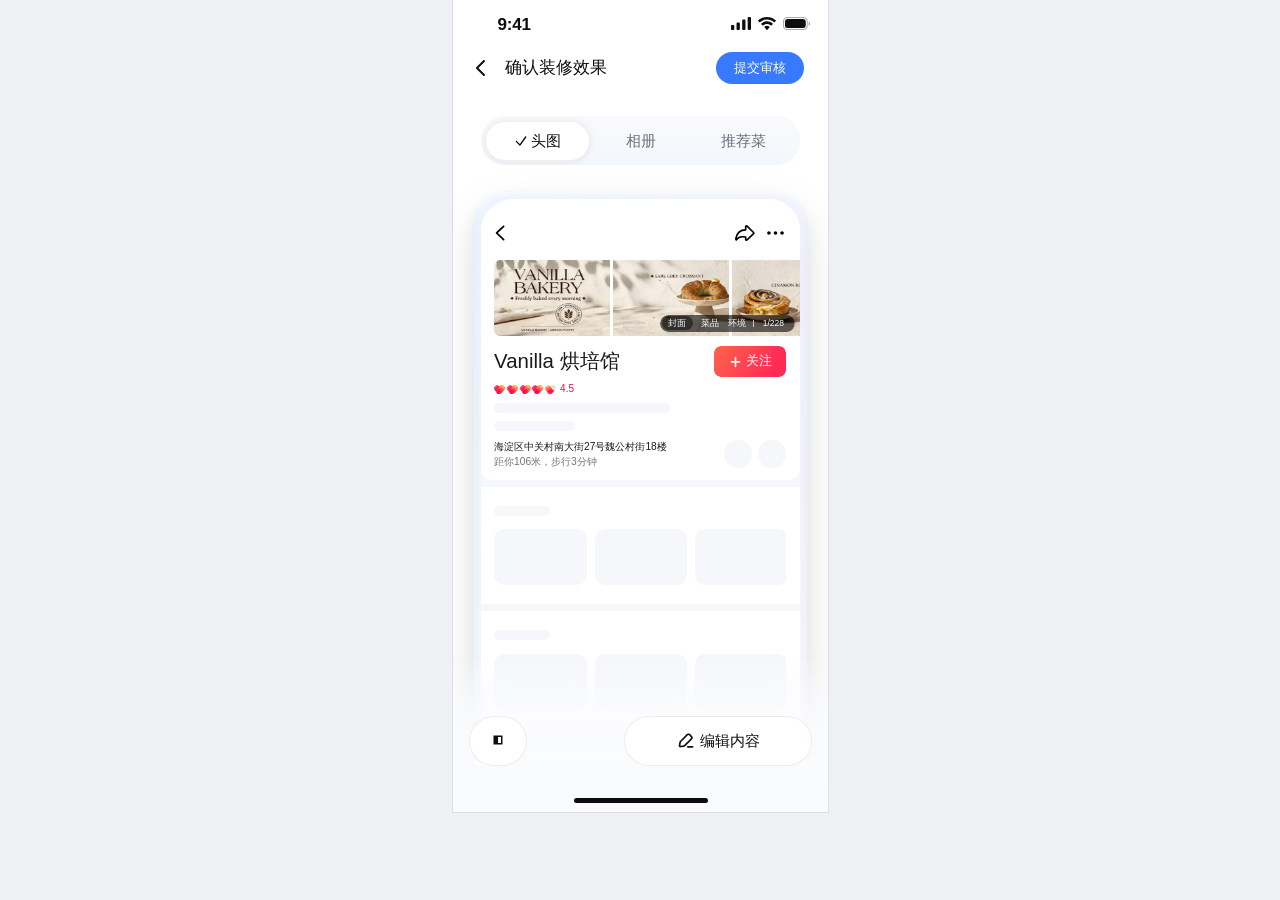
==== optimize/index.html @ 858dbcaf "Add optimization preview page" ====
<!doctype html>
<html lang="zh-CN">
  <head>
    <meta charset="UTF-8" />
    <meta name="viewport" content="width=device-width, initial-scale=1, maximum-scale=1, user-scalable=no" />
    <meta name="theme-color" content="#fafbfc" />
    <title>确认装修效果</title>
    <link rel="stylesheet" href="./styles.css?v=optimize-1" />
  </head>
  <body>
    <main class="device" aria-label="确认装修效果页面">
      <header class="top-area">
        <div class="status-bar" aria-hidden="true">
          <span class="status-time">9:41</span>
          <span class="status-levels">
            <img src="../preview/assets/status-cellular.svg" alt="" width="20" height="13" />
            <img src="../preview/assets/status-wifi.svg" alt="" width="18" height="13" />
            <img src="../preview/assets/status-battery.svg" alt="" width="28" height="13" />
          </span>
        </div>

        <nav class="navbar" aria-label="页面导航">
          <button class="icon-button back-button" aria-label="返回">
            <img src="../preview/assets/nav-back.svg" alt="" />
          </button>
          <h1>确认装修效果</h1>
          <button class="review-button">
            <img src="../preview/assets/nav-add.svg" alt="" />
            <span>提交审核</span>
            <img src="../preview/assets/nav-right.svg" alt="" />
          </button>
        </nav>
      </header>

      <section class="step-area" aria-label="装修内容类型">
        <div class="step-control" role="tablist">
          <button class="step active completed" role="tab" aria-selected="true" data-tab="头图"><img src="../preview/assets/tab-check.svg" alt="" /><span>头图</span></button>
          <button class="step" role="tab" aria-selected="false" data-tab="相册"><img src="../preview/assets/tab-check.svg" alt="" /><span>相册</span></button>
          <button class="step" role="tab" aria-selected="false" data-tab="推荐菜"><img src="../preview/assets/tab-check.svg" alt="" /><span>推荐菜</span></button>
        </div>
      </section>

      <section class="preview-area" aria-label="头图预览">
        <div class="phone-frame">
          <div class="phone-shell">
            <div class="phone-panel head-panel active" data-panel="头图">
              <div class="detail-nav">
                <button aria-label="返回"><img src="../preview/assets/head-back.svg" alt="" /></button>
                <div class="detail-actions">
                  <button aria-label="分享"><img src="../preview/assets/head-share.svg" alt="" /></button>
                  <button aria-label="更多"><img src="../preview/assets/head-more.svg" alt="" /></button>
                </div>
              </div>

              <section class="detail-header">
                <div class="hero-banner">
                  <div class="hero-banner-triptych triptych" role="img" aria-label="Vanilla 烘培馆门店头图" data-preview="../preview/assets/head-option-1.webp" style="--triptych-art: url('../preview/assets/head-option-1.webp')">
                    <span></span><span></span><span></span>
                  </div>
                  <div class="hero-meta" aria-hidden="true">
                    <span class="hero-meta-active">封面</span>
                    <span>菜品</span>
                    <span>环境</span>
                    <i></i>
                    <span>1/228</span>
                  </div>
                </div>

                <div class="detail-info">
                  <div class="detail-title-row">
                    <h2>Vanilla 烘培馆</h2>
                    <button class="follow-button"><img src="../preview/assets/head-follow-plus.svg" alt="" />关注</button>
                  </div>
                  <div class="detail-rating">
                    <div class="diamonds" aria-label="4.5 分">
                      <img src="../preview/assets/diamond.svg" alt="" /><img src="../preview/assets/diamond.svg" alt="" /><img src="../preview/assets/diamond.svg" alt="" /><img src="../preview/assets/diamond.svg" alt="" /><img src="../preview/assets/diamond-half.svg" alt="" />
                    </div>
                    <span>4.5</span>
                  </div>
                  <span class="detail-placeholder detail-line-long"></span>
                  <span class="detail-placeholder detail-line-short"></span>
                  <div class="detail-location-row">
                    <div class="detail-location">
                      <p>海淀区中关村南大街27号魏公村街18楼</p>
                      <span>距你106米，步行3分钟</span>
                    </div>
                    <div class="round-placeholders"><span></span><span></span></div>
                  </div>
                </div>
              </section>

              <section class="detail-module">
                <span class="module-title-placeholder"></span>
                <div class="module-cards"><span></span><span></span><span></span></div>
              </section>
              <section class="detail-module">
                <span class="module-title-placeholder"></span>
                <div class="module-cards"><span></span><span></span><span></span></div>
              </section>
            </div>

            <div class="phone-panel album-panel" data-panel="相册" hidden>
              <div class="album-nav">
                <button aria-label="返回"><img src="../preview/assets/album-back.svg" alt="" /></button>
                <h2>门店相册</h2>
              </div>

              <div class="album-category" role="tablist" aria-label="相册分类">
                <button class="active" role="tab" aria-selected="true">全部 (12)</button>
                <button role="tab" aria-selected="false">店内环境(5)</button>
                <button role="tab" aria-selected="false">店外环境(7)</button>
              </div>

              <div class="album-grid">
                <figure class="album-item" data-album-id="1"><img src="../preview/assets/album-01.webp" alt="面包" /><span class="drag-badge"><img src="../preview/assets/album-drag.svg" alt="" /></span></figure>
                <figure class="album-item" data-album-id="2"><img src="../preview/assets/album-02.webp" alt="烘培馆陈列" /><span class="drag-badge"><img src="../preview/assets/album-drag.svg" alt="" /></span></figure>
                <figure class="album-item" data-album-id="3"><img src="../preview/assets/album-03.webp" alt="店内环境" /><span class="drag-badge"><img src="../preview/assets/album-drag.svg" alt="" /></span></figure>
                <figure class="album-item" data-album-id="4"><img src="../preview/assets/album-04.webp" alt="门店外景" /><span class="drag-badge"><img src="../preview/assets/album-drag.svg" alt="" /></span></figure>
                <figure class="album-item" data-album-id="5"><img src="../preview/assets/album-05.webp" alt="面包包装" /><span class="drag-badge"><img src="../preview/assets/album-drag.svg" alt="" /></span></figure>
                <figure class="album-item" data-album-id="6"><img src="../preview/assets/album-06.webp" alt="店内陈列" /><span class="drag-badge"><img src="../preview/assets/album-drag.svg" alt="" /></span></figure>
                <figure class="album-item" data-album-id="7"><img src="../preview/assets/album-07.webp" alt="门店图片" /><span class="drag-badge"><img src="../preview/assets/album-drag.svg" alt="" /></span></figure>
                <figure class="album-item" data-album-id="8"><img src="../preview/assets/album-08.webp" alt="门店图片" /><span class="drag-badge"><img src="../preview/assets/album-drag.svg" alt="" /></span></figure>
                <figure class="album-item crop-nine" data-album-id="9"><img src="../preview/assets/album-09.webp" alt="门店图片" /><span class="drag-badge"><img src="../preview/assets/album-drag.svg" alt="" /></span></figure>
                <figure class="album-item crop-ten" data-album-id="10"><img src="../preview/assets/album-10.webp" alt="门店图片" /><span class="drag-badge"><img src="../preview/assets/album-drag.svg" alt="" /></span></figure>
              </div>
            </div>

            <div class="phone-panel recommend-panel" data-panel="推荐菜" hidden>
              <section class="recommend-top-skeleton" aria-hidden="true">
                <span></span>
                <span></span>
              </section>

              <section class="dish-section">
                <div class="dish-heading">
                  <h2><img src="../preview/assets/dish-title-mark.svg" alt="" />用户推荐菜<span>(20)</span></h2>
                  <i aria-hidden="true"></i>
                </div>

                <div class="dish-row">
                  <article class="dish-card" data-dish-id="baguette">
                    <img src="../preview/assets/dish-baguette.webp" alt="法式面包" />
                    <h3>法式面包</h3>
                    <span></span>
                  </article>
                  <article class="dish-card" data-dish-id="croissant">
                    <img src="../preview/assets/dish-croissant.webp" alt="可颂" />
                    <h3>可颂</h3>
                    <span></span>
                  </article>
                  <article class="dish-card" data-dish-id="sandwich">
                    <img src="../preview/assets/dish-sandwich.webp" alt="美式三明治" />
                    <h3>美式三明治</h3>
                    <span></span>
                  </article>
                  <article class="dish-card" data-dish-id="tripe">
                    <img src="../preview/assets/dish-tripe.webp" alt="火锅毛肚" />
                    <h3>火锅毛肚</h3>
                    <span></span>
                  </article>
                </div>
              </section>

              <section class="recommend-placeholder-module" aria-hidden="true">
                <span class="recommend-module-title"></span>
                <div><i></i><i></i><i></i></div>
              </section>
              <section class="recommend-placeholder-module" aria-hidden="true">
                <span class="recommend-module-title"></span>
                <div><i></i><i></i><i></i></div>
              </section>
            </div>
          </div>
        </div>
      </section>

      <footer class="footer-area">
        <button class="compare-button" type="button" aria-label="对比原图与优化效果">◧</button>
        <button class="edit-button"><img src="../preview/assets/edit.svg" alt="" /><span>编辑内容</span></button>
      </footer>

      <div class="home-indicator" aria-hidden="true"><span></span></div>

      <section class="edit-sheet" data-mode="head" aria-label="编辑图片" aria-hidden="true">
        <div class="edit-toolbar">
          <button class="edit-cancel" aria-label="取消编辑"><img src="../preview/assets/edit-close.svg" alt="" /></button>
          <h2 class="edit-title">门店头图</h2>
          <button class="edit-confirm" aria-label="完成编辑"><img src="../preview/assets/edit-confirm.svg" alt="" /></button>
        </div>
        <div class="optimization-sheet-body"></div>
        <div class="edit-home-indicator" aria-hidden="true"><span></span></div>
      </section>
    </main>
    <script src="./script.js?v=optimize-1"></script>
  </body>
</html>
---- optimize/styles.css ----
:root {
  color: rgba(0, 1, 3, 0.95);
  font-family: -apple-system, BlinkMacSystemFont, "SF Pro Text", "PingFang SC", "Hiragino Sans GB", "Microsoft YaHei", sans-serif;
  font-synthesis: none;
  --phone-frame-border: rgba(23, 117, 211, 0.12);
  --phone-frame-blue-glow: rgba(179, 226, 255, 0.2);
  --phone-frame-violet-glow: rgba(238, 209, 255, 0.2);
  --phone-frame-surface-top: #fff;
  --phone-frame-surface-mid: #fafbfc;
  --phone-frame-surface-bottom: #f7f8fa;
  --phone-shell-surface: #f7f9fc;
}

* { box-sizing: border-box; }

html, body {
  margin: 0;
  min-height: 100%;
  background: #eef0f4;
}

button { color: inherit; font: inherit; border: 0; background: none; padding: 0; }

body {
  display: grid;
  place-items: center;
}

.device {
  position: relative;
  width: 375px;
  height: 812px;
  overflow: hidden;
  background: #fafbfc;
  box-shadow: 0 0 0 1px rgba(0, 24, 61, 0.08);
}

.top-area {
  position: absolute;
  inset: 0 0 auto;
  height: 92px;
  background: rgba(255, 255, 255, 0.98);
}

.status-bar {
  height: 44px;
  display: flex;
  align-items: flex-start;
  justify-content: space-between;
  padding: 14px 17px 0 45px;
}

.status-time {
  font-family: "SF Pro Text", -apple-system, sans-serif;
  font-size: 17px;
  font-weight: 600;
  line-height: 22px;
  letter-spacing: -0.2px;
}

.status-levels { display: flex; align-items: center; gap: 7px; padding-top: 3px; }
.status-levels img { display: block; object-fit: contain; }

.navbar {
  position: relative;
  height: 48px;
  display: flex;
  align-items: center;
  padding: 8px 24px 8px 52px;
}

.navbar h1 {
  flex: 1;
  min-width: 0;
  margin: 0;
  font-size: 17px;
  font-weight: 400;
  line-height: 22px;
  white-space: nowrap;
}

.icon-button { display: grid; place-items: center; cursor: pointer; }
.back-button { position: absolute; left: 16px; top: 12px; width: 24px; height: 24px; }
.back-button img { width: 24px; height: 24px; }

.review-button {
  flex: 0 0 88px;
  height: 32px;
  padding: 6px 14px;
  border-radius: 999px;
  background: #387aff;
  color: white;
  display: flex;
  align-items: center;
  justify-content: center;
  gap: 0;
  font-size: 13px;
  font-weight: 400;
  line-height: 20px;
  cursor: pointer;
}
.review-button img { display: none; }

.step-area {
  position: absolute;
  left: 0;
  top: 92px;
  width: 375px;
  height: 87px;
  padding: 24px 24px 14px;
  background: #fff;
}

.step-control {
  width: 319px;
  height: 49px;
  margin: 0 auto;
  padding: 4.5px;
  border-radius: 24px;
  display: flex;
  align-items: center;
  justify-content: space-between;
  overflow: hidden;
  background: linear-gradient(180deg, rgba(255,255,255,0) 33.5%, rgba(227,241,255,0.2) 100%), #f7f9fc;
}

.step {
  flex: 0 0 auto;
  height: 40px;
  padding: 10px 10px 10px 8px;
  border-radius: 120px;
  display: flex;
  align-items: center;
  justify-content: center;
  gap: 2px;
  color: rgba(1, 5, 19, 0.56);
  font-size: 15px;
  font-weight: 400;
  line-height: 20px;
  white-space: nowrap;
  cursor: pointer;
}
.step img { width: 16px; height: 16px; display: none; }
.step.active {
  background: #fff;
  border: 0.5px solid rgba(0, 0, 0, 0.06);
  box-shadow: 0 1px 9px rgba(0, 0, 0, 0.08);
  color: rgba(1, 2, 4, 0.94);
  font-weight: 500;
}
.step.completed img { display: block; }

.preview-area {
  position: absolute;
  left: 0;
  top: 179px;
  width: 375px;
  height: 599px;
  overflow: visible;
  background: #fff;
  touch-action: pan-y;
  user-select: none;
}

.preview-area img { -webkit-user-drag: none; }

.phone-frame {
  position: absolute;
  left: 20px;
  top: 12px;
  width: 335px;
  height: 591px;
  padding: 8px;
  border-radius: 36px 36px 0 0;
  background:
    linear-gradient(151deg, var(--phone-frame-blue-glow) 1.38%, rgba(252, 252, 252, 0) 100%),
    linear-gradient(211deg, var(--phone-frame-violet-glow) 0%, rgba(255, 255, 255, 0.2) 100%),
    linear-gradient(180deg, var(--phone-frame-surface-top) 0%, var(--phone-frame-surface-mid) 16.907%, var(--phone-frame-surface-bottom) 100%);
  box-shadow:
    0 20px 48px rgba(0, 0, 0, 0.10),
    0 8px 16px rgba(0, 0, 0, 0.06),
    inset 0 2px 5px rgba(255, 255, 255, 0.95),
    inset 0 -6px 10px rgba(15, 23, 42, 0.08),
    inset 0 0 1px rgba(0, 0, 0, 0.07),
    inset 0 0 0 0.6px var(--phone-frame-border);
}

.phone-shell {
  position: relative;
  width: 319px;
  height: 610px;
  overflow: hidden;
  border-radius: 32.376px 32px 0 0;
  background: var(--phone-shell-surface);
}

.phone-shell::before {
  content: "";
  position: absolute;
  inset: 0;
  z-index: 0;
  background: #fff;
}

.phone-shell > * {
  position: relative;
  z-index: 1;
}

.phone-panel {
  position: absolute;
  inset: 0;
  width: 319px;
  min-height: 610px;
}
.phone-panel[hidden] { display: none; }

.shop-nav {
  height: 55.429px;
  padding: 23.819px 13.611px 0 10.208px;
  display: flex;
  align-items: center;
  gap: 10.208px;
}
.shop-back { width: 20.416px; height: 20.416px; flex: 0 0 auto; }
.shop-back img { display: block; width: 20.416px; height: 20.416px; }

.search-box {
  flex: 1;
  height: 31.611px;
  border-radius: 8.481px;
  background: #fff;
  display: flex;
  align-items: center;
  gap: 10.208px;
  padding: 6.805px 10.208px;
}
.search-query { flex: 1; display: flex; align-items: center; gap: 3.392px; min-width: 0; color: rgba(22,24,35,.6); font-size: 11.909px; line-height: 17.013px; }
.search-query img { width: 13.611px; height: 13.611px; flex: none; }
.search-divider { width: .851px; height: 13.611px; }
.search-box button { font-size: 12.76px; font-weight: 500; line-height: 17.864px; white-space: nowrap; }

.filters {
  height: 18px;
  margin-top: 6.666px;
  padding: 0 13.611px;
  display: flex;
  align-items: center;
  justify-content: space-between;
}
.filters button { display: flex; align-items: center; gap: 1.696px; color: #161823; font-size: 11.909px; line-height: 17.013px; white-space: nowrap; }
.filters img { width: 10.208px; height: 10.208px; }

.result-list { margin-top: 5.835px; width: 319px; }
.result-row { position: relative; width: 318.027px; background: #fff; display: flex; align-items: flex-start; }
.filled-row { height: 105.878px; gap: 13.611px; padding: 11.873px 13.569px; }
.shop-cover { width: 74px; height: 74px; border-radius: 8px; object-fit: cover; flex: none; }
.shop-info { position: relative; flex: 1; min-width: 0; height: 82.132px; }
.shop-info h2 { margin: 0; height: 16.961px; overflow: hidden; font-size: 13.569px; font-weight: 500; line-height: 16.961px; white-space: nowrap; text-overflow: ellipsis; color: #161823; }
.rating-distance { height: 11.873px; margin-top: 5.127px; display: flex; justify-content: space-between; align-items: center; }
.diamonds { display: flex; align-items: center; gap: .845px; height: 10.102px; }
.diamonds img { width: 10.102px; height: 10.102px; }
.rating-distance > span { color: rgba(22,24,35,.6); font-size: 10.177px; line-height: 11.873px; }
.shop-meta { margin-top: 5.216px; display: flex; align-items: center; gap: 6.785px; color: rgba(22,24,35,.6); font-size: 10.177px; line-height: 11.873px; white-space: nowrap; }
.shop-tags { margin-top: 5.265px; display: flex; align-items: center; gap: 3.392px; }
.tag { height: 15.265px; padding: 0 3.392px .848px; border-radius: 2px; display: flex; align-items: center; justify-content: center; font-size: 8.48px; line-height: normal; white-space: nowrap; }
.tag i { font-style: normal; font-size: 9.33px; }
.tag-gold { color: #da8a13; background: #fff3db; }
.tag-orange { color: #fb6d37; background: #feece5; }
.row-divider { position: absolute; left: 0; bottom: 0; width: 209.474px; height: .424px; }

.skeleton-row { height: 97.746px; gap: 10.177px; padding: 11.873px 13.569px; }
.skeleton-row + .skeleton-row { margin-top: 6.785px; }
.skeleton-cover { width: 74px; height: 74px; flex: none; border-radius: 10px; background: #f5f7fa; }
.skeleton-info { position: relative; flex: 1; align-self: stretch; display: flex; flex-direction: column; gap: 6px; }
.skeleton { display: block; background: #f5f7fa; border-radius: 8px; }
.skeleton.title { width: 74.887px; height: 12px; border-radius: 6.785px; }
.skeleton-rating { display: flex; justify-content: space-between; align-items: center; width: 100%; height: 10.102px; }
.skeleton.distance { width: 67.593px; height: 10px; }
.skeleton.line { width: 100%; height: 10px; }
.short-lines { display: flex; gap: 4px; }
.short-lines .skeleton { width: 35.619px; height: 10px; }
.skeleton-divider { position: absolute; left: 0; bottom: 0; width: 209.474px; height: 1px; background: rgba(22,24,35,.08); }
.skeleton-row:empty::before { content: ""; width: 74px; height: 74px; border-radius: 10px; background: #f5f7fa; flex: none; }
.skeleton-row:empty::after { content: ""; flex: 1; height: 60px; background: linear-gradient(#f5f7fa 0 0) 0 0/74.887px 12px no-repeat, linear-gradient(90deg, transparent 0 139px, #f5f7fa 139px 206.7px) 0 18px/100% 10px no-repeat, linear-gradient(#f5f7fa 0 0) 0 34px/100% 10px no-repeat, linear-gradient(90deg, #f5f7fa 0 35.619px, transparent 35.619px 39.619px, #f5f7fa 39.619px 75.238px) 0 50px/100% 10px no-repeat; }

.head-panel { background: #f5f7fa; }

.detail-nav {
  height: 54.443px;
  margin-bottom: 6.829px;
  padding: 23.819px 13.611px 10.208px;
  display: flex;
  align-items: center;
  justify-content: space-between;
  background: #fff;
  box-shadow: 0 6.829px 0 #fff;
}
.detail-nav button { width: 20.416px; height: 20.416px; display: grid; place-items: center; }
.detail-nav img { display: block; width: 20.416px; height: 20.416px; }
.detail-actions { display: flex; align-items: center; gap: 10.208px; }

.detail-header {
  width: 319px;
  padding-bottom: 10.208px;
  border-radius: 0 0 10.208px 10.208px;
  background: #fff;
}

.hero-banner {
  position: relative;
  width: 319px;
  height: 76px;
  padding-left: 13.611px;
  overflow: hidden;
}
.triptych { display: flex; gap: 3px; overflow: hidden; }
.triptych > span { position: relative; flex: 0 0 var(--piece-width); height: 100%; overflow: hidden; background-image: var(--triptych-art); background-repeat: no-repeat; background-size: var(--art-width) var(--art-height, 100%); }
.triptych > span:nth-child(1) { background-position: 0 center; }
.triptych > span:nth-child(2) { background-position: calc(0px - var(--piece-width) - 3px) center; }
.triptych > span:nth-child(3) { background-position: calc(0px - var(--piece-width) - var(--piece-width) - 6px) center; }
.triptych.custom-triptych > span { background-size: cover; background-position: center; }
.triptych.custom-triptych > span:nth-child(1) { background-image: var(--custom-art-1); }
.triptych.custom-triptych > span:nth-child(2) { background-image: var(--custom-art-2); }
.triptych.custom-triptych > span:nth-child(3) { background-image: var(--custom-art-3); }
.hero-banner-triptych { --piece-width: 116px; --art-width: 354px; width: 354px; height: 76px; }
.hero-banner-triptych > span:first-child { border-radius: 6px 0 0 6px; }
.hero-meta {
  position: absolute;
  right: 4.25px;
  bottom: 4.55px;
  width: 135.256px;
  height: 17.013px;
  padding: 1.7px 5.5px 1.7px 1.7px;
  display: flex;
  align-items: center;
  gap: 9px;
  border-radius: 9px 0 0 9px;
  background: url("../preview/assets/head-overlay.svg") center / 100% 100% no-repeat;
  color: #fff;
  font-size: 8.507px;
  line-height: 8.507px;
}
.hero-meta span { white-space: nowrap; }
.hero-meta-active {
  margin-right: -1px;
  padding: 2.5px 6.8px;
  border-radius: 8px;
  background: rgba(0,0,0,.46);
  font-weight: 500;
}
.hero-meta i { width: .5px; height: 7px; margin-left: -2px; background: rgba(255,255,255,.7); }

.detail-info { padding: 10.208px 13.611px 0; }
.detail-title-row { height: 30.624px; display: flex; align-items: center; justify-content: space-between; }
.detail-title-row h2 {
  margin: 0;
  color: #1a1a1a;
  font-size: 20.416px;
  font-weight: 500;
  line-height: 27.221px;
  white-space: nowrap;
}
.follow-button {
  width: 71.456px;
  height: 30.624px;
  border-radius: 6.805px;
  background: url("../preview/assets/head-follow-bg.svg") center / 100% 100% no-repeat;
  color: #fff;
  display: flex;
  align-items: center;
  justify-content: center;
  gap: 3.4px;
  font-size: 12.76px;
  font-weight: 500;
}
.follow-button img { width: 13.611px; height: 13.611px; }
.detail-rating { height: 11.059px; margin-top: 6.805px; display: flex; align-items: center; gap: 4px; }
.detail-rating .diamonds { gap: 1.7px; height: 11.059px; }
.detail-rating .diamonds img { width: 11.059px; height: 11.059px; }
.detail-rating > span { color: #ff0a40; font-size: 10px; font-weight: 500; line-height: 10px; }
.detail-placeholder { display: block; height: 10px; border-radius: 100px; background: #f5f7fa; }
.detail-line-long { width: 176px; margin-top: 8px; }
.detail-line-short { width: 80.524px; margin-top: 8px; }
.detail-location-row { margin-top: 8px; display: flex; align-items: center; justify-content: space-between; }
.detail-location { font-size: 10.208px; line-height: 15.312px; white-space: nowrap; }
.detail-location p { margin: 0; color: #1a1a1a; }
.detail-location span { color: rgba(22,24,35,.6); }
.round-placeholders { display: flex; gap: 6px; }
.round-placeholders span { width: 28px; height: 28px; border-radius: 50%; background: #f5f7fa; }

.detail-module {
  width: 319px;
  margin-top: 6.805px;
  padding: 18.988px 13.611px;
  display: flex;
  flex-direction: column;
  gap: 13.611px;
  background: #fff;
}
.module-title-placeholder { width: 56.144px; height: 10.208px; border-radius: 102px; background: #f5f7fa; }
.module-cards { display: flex; align-items: center; gap: 7.708px; overflow: hidden; }
.module-cards span { flex: 0 0 92.723px; height: 56.142px; border-radius: 10.208px; background: #f5f7fa; }

.album-panel {
  min-height: 635px;
  background: #fff;
}

.album-nav {
  width: 319px;
  height: 56.144px;
  padding: 23.819px 13.611px 10.208px;
  display: flex;
  align-items: center;
  gap: 3.902px;
  background: #fff;
}
.album-nav button { width: 20.416px; height: 20.416px; display: grid; place-items: center; }
.album-nav button img { display: block; }
.album-nav h2 {
  margin: 0;
  color: #161823;
  font-size: 13.611px;
  font-weight: 500;
  line-height: 22.117px;
  white-space: nowrap;
}

.album-category {
  position: relative;
  width: 319px;
  height: 34.027px;
  padding: 0 13.611px;
  display: flex;
  align-items: flex-start;
  background: #fff;
}
.album-category button {
  position: relative;
  height: 34.027px;
  padding: 0 13.611px;
  display: flex;
  align-items: center;
  color: rgba(22,24,35,.6);
  font-size: 13.611px;
  font-weight: 400;
  line-height: 20.416px;
  white-space: nowrap;
}
.album-category button.active { color: #161823; font-weight: 500; }
.album-category button.active::after {
  content: "";
  position: absolute;
  left: 0;
  right: 0;
  bottom: 0;
  height: 1.701px;
  background: #161823;
}

.album-grid {
  width: 319px;
  padding: 12px 16px;
  display: grid;
  grid-template-columns: repeat(2, 140.5px);
  grid-auto-rows: 140.5px;
  gap: 6px;
  justify-content: center;
  background: #fff;
}
.album-item {
  position: relative;
  width: 140.5px;
  height: 140.5px;
  margin: 0;
  overflow: hidden;
  border-radius: 6px;
}
.album-item > img {
  display: block;
  width: 100%;
  height: 100%;
  object-fit: cover;
}
.album-item.selected { border: 0; }
.album-placeholder { width: 140.5px; height: 140.5px; border-radius: 6px; background: #f5f7fa; }
.drag-badge {
  position: absolute;
  top: 6px;
  right: 6px;
  width: 20px;
  height: 20px;
  padding: 3.333px;
  border-radius: 50%;
  background: rgba(12,13,15,.5);
  display: grid;
  place-items: center;
  cursor: grab;
  touch-action: none;
}
.drag-badge:active { cursor: grabbing; }
.device.editing .album-panel .drag-badge { display: none; }
.album-item.selected .drag-badge { top: 6px; right: 6px; }
.drag-badge img { display: block; }
.album-item.sorting {
  z-index: 2;
  opacity: .72;
  transform: scale(.96);
  box-shadow: 0 8px 18px rgba(0,0,0,.18);
}
.album-item.sorting .drag-badge { background: #387aff; }
.album-item.crop-nine > img { height: 149.98%; object-position: center 88%; }
.album-item.crop-ten > img { height: 149.81%; object-position: center 80%; }

.recommend-panel {
  min-height: 635px;
  background: #f5f7fa;
}

.recommend-top-skeleton {
  width: 319px;
  padding: 12px 16px;
  display: flex;
  flex-direction: column;
  gap: 13.611px;
  background: #fff;
}
.recommend-top-skeleton span {
  display: block;
  height: 10.208px;
  border-radius: 102px;
  background: #f5f7fa;
}
.recommend-top-skeleton span:first-child { width: 56.144px; }
.recommend-top-skeleton span:last-child { width: 287px; }

.dish-section {
  width: 319px;
  margin-top: 8.004px;
  padding: 22px 12px;
  display: flex;
  flex-direction: column;
  gap: 16px;
  overflow: hidden;
  background: #fff;
}
.dish-heading {
  width: 295px;
  height: 17.92px;
  display: flex;
  align-items: center;
  justify-content: space-between;
}
.dish-heading h2 {
  position: relative;
  margin: 0;
  color: #1a1a1a;
  font-family: "Douyin Sans", "PingFang SC", sans-serif;
  font-size: 13.653px;
  font-weight: 700;
  line-height: 17.92px;
  white-space: nowrap;
}
.dish-heading h2 > img {
  position: absolute;
  left: 1px;
  top: 3.28px;
}
.dish-heading h2 span { margin-left: 0; }
.dish-heading > i {
  width: 54px;
  height: 8px;
  border-radius: 102px;
  background: #f5f7fa;
}

.dish-row {
  width: 319px;
  display: flex;
  align-items: flex-start;
  gap: 8px;
  overflow: hidden;
}
.dish-card {
  flex: 0 0 92px;
  margin: 0;
  display: flex;
  flex-direction: column;
  align-items: center;
  gap: 8px;
}
.dish-card[hidden] { display: none; }
.dish-placeholder { flex: 0 0 92px; display: flex; flex-direction: column; align-items: center; gap: 8px; }
.dish-placeholder::before { content: ""; display: block; width: 92px; height: 66px; border-radius: 8px; background: #f5f7fa; }
.dish-placeholder::after { content: ""; display: block; width: 32px; height: 6px; border-radius: 100px; background: #f5f7fa; }
.dish-card > img {
  display: block;
  width: 92px;
  height: 66px;
  border-radius: 8px;
  object-fit: cover;
}
.dish-card h3 {
  height: 12px;
  margin: 0;
  color: #161823;
  font-family: "Songti SC", STSong, serif;
  font-size: 13px;
  font-weight: 700;
  line-height: 12px;
  text-align: center;
  white-space: nowrap;
}
.dish-card > span {
  width: 32px;
  height: 6px;
  margin-top: 4px;
  border-radius: 100px;
  background: #f5f7fa;
}

.recommend-placeholder-module {
  width: 319px;
  margin-top: 8.004px;
  padding: 16px 12px;
  display: flex;
  flex-direction: column;
  gap: 13.611px;
  background: #fff;
}
.recommend-module-title {
  width: 56.144px;
  height: 10.208px;
  border-radius: 102px;
  background: #f5f7fa;
}
.recommend-placeholder-module > div {
  width: 295px;
  height: 145.142px;
  display: flex;
  gap: 8px;
  overflow: hidden;
}
.recommend-placeholder-module i {
  flex: 1 1 0;
  height: 145.142px;
  border-radius: 6px;
  background: #f5f7fa;
}

.footer-area {
  position: absolute;
  z-index: 3;
  left: 0;
  top: 652px;
  width: 375px;
  height: 126px;
  padding: 64px 16px 12px;
  background: transparent;
}

.footer-area::before,
.footer-area::after {
  content: "";
  position: absolute;
  inset: 0;
  pointer-events: none;
}

.footer-area::before {
  z-index: 0;
  background: rgba(255, 255, 255, 0.001);
  -webkit-backdrop-filter: blur(8px);
  backdrop-filter: blur(8px);
  -webkit-mask-image: linear-gradient(180deg, transparent 0%, rgba(0, 0, 0, 0.44) 43.654%, #000 100%);
  mask-image: linear-gradient(180deg, transparent 0%, rgba(0, 0, 0, 0.44) 43.654%, #000 100%);
}

.footer-area::after {
  z-index: 1;
  background: linear-gradient(180deg, rgba(250,251,252,0) 0%, rgba(250,251,252,.7) 43.654%, #fafbfc 100%);
}
.edit-button {
  position: relative;
  z-index: 2;
  width: 343px;
  height: 50px;
  border: 1px solid rgba(0,24,61,.08);
  border-radius: 999px;
  background: #fff;
  display: flex;
  align-items: center;
  justify-content: center;
  gap: 4px;
  font-size: 17px;
  font-weight: 500;
  line-height: 22px;
  cursor: pointer;
}
.edit-button img { width: 20px; height: 20px; }

.home-indicator { position: absolute; z-index: 4; left: 0; bottom: 0; width: 375px; height: 34px; background: #fafbfc; }
.home-indicator span { position: absolute; left: 121px; right: 120px; bottom: 9px; height: 5px; border-radius: 100px; background: rgba(0,1,3,.95); }

.edit-sheet {
  position: absolute;
  z-index: 8;
  left: 0;
  top: 496px;
  width: 375px;
  height: 316px;
  overflow: hidden;
  border-top: 1px solid #fff;
  background: #fafbfc;
  box-shadow: 0 -1px 24px rgba(162,162,162,.24);
  -webkit-backdrop-filter: blur(1px);
  backdrop-filter: blur(1px);
  transform: translateY(100%);
  opacity: 0;
  pointer-events: none;
  transition: transform .28s cubic-bezier(.22,1,.36,1), opacity .16s ease-out;
}
.device.editing .edit-sheet {
  transform: translateY(0);
  opacity: 1;
  pointer-events: auto;
}

.edit-toolbar {
  position: relative;
  width: 375px;
  height: 56px;
  padding: 16px;
  display: flex;
  align-items: center;
  justify-content: space-between;
}
.edit-toolbar button {
  width: 24px;
  height: 24px;
  display: grid;
  place-items: center;
  cursor: pointer;
}
.edit-toolbar img { display: block; }
.edit-confirm:disabled { opacity: .35; cursor: default; }
.edit-title {
  position: absolute;
  left: 50%;
  top: 17px;
  margin: 0;
  transform: translateX(-50%);
  color: rgba(0,1,3,.95);
  font-size: 17px;
  font-weight: 500;
  line-height: 24px;
  white-space: nowrap;
}
.edit-sheet[data-mode="external"] .edit-title { display: none; }
.edit-sheet[data-mode="album"] .edit-title { display: block; }
.edit-content { display: none; }
.edit-sheet[data-mode="external"] .edit-content-head,
.edit-sheet[data-mode="external"] .edit-content-album,
.edit-sheet[data-mode="external"] .edit-content-recommend,
.edit-sheet[data-mode="head"] .edit-content-external,
.edit-sheet[data-mode="head"] .edit-content-album,
.edit-sheet[data-mode="head"] .edit-content-recommend,
.edit-sheet[data-mode="album"] .edit-content-external,
.edit-sheet[data-mode="album"] .edit-content-head,
.edit-sheet[data-mode="album"] .edit-content-recommend,
.edit-sheet[data-mode="recommend"] .edit-content-external,
.edit-sheet[data-mode="recommend"] .edit-content-head,
.edit-sheet[data-mode="recommend"] .edit-content-album { display: none; }
.edit-sheet[data-mode="external"] .edit-content-external { display: grid; }
.edit-sheet[data-mode="head"] .edit-content-head { display: flex; }
.edit-sheet[data-mode="album"] .edit-content-album { display: grid; }
.edit-sheet[data-mode="recommend"] .edit-content-recommend { display: grid; }
.edit-sheet[data-mode="head"],
.edit-sheet[data-mode="album"],
.edit-sheet[data-mode="recommend"] { background: #f7f9fc; }

.edit-grid {
  width: 375px;
  height: 226px;
  padding: 8px 16px 0;
  display: grid;
  grid-template-columns: repeat(3, 109px);
  grid-auto-rows: 109px;
  gap: 8px;
  align-content: start;
  overflow-y: auto;
  overscroll-behavior: contain;
  scrollbar-width: none;
}
.edit-grid::-webkit-scrollbar { display: none; }
.edit-tile { position: relative; width: 109px; height: 109px; }
.edit-thumb {
  position: relative;
  isolation: isolate;
  width: 109px;
  height: 109px;
  overflow: hidden;
  border-radius: 10px;
  cursor: pointer;
}
.regenerate-button {
  position: absolute;
  z-index: 3;
  right: 6px;
  bottom: 6px;
  min-width: 66px;
  height: 27px;
  padding: 0 8px;
  border-radius: 999px;
  background: rgba(37, 42, 53, .64);
  color: #fff;
  font-size: 12px;
  line-height: 27px;
  white-space: nowrap;
  opacity: 0;
  visibility: hidden;
  pointer-events: none;
  transition: opacity .16s ease;
}
.regenerate-button::before { content: "⟳"; margin-right: 4px; font-size: 16px; vertical-align: -1px; }
.edit-tile:has(.selected) .regenerate-button,
.head-edit-item:has(.selected) .regenerate-button { opacity: 1; visibility: visible; pointer-events: auto; }
.generation-status { display: none; position: absolute; z-index: 4; inset: 0; align-items: center; justify-content: center; color: rgba(0,4,19,.67); font-size: 12px; pointer-events: none; }
.edit-tile.generating .generation-status,
.head-edit-item.generating .generation-status { display: flex; }
.edit-tile.generating .edit-photo { opacity: 0; }
.edit-tile.generating .edit-thumb,
.head-edit-item.generating .head-edit-thumb { background: #f7f8fa; }
.edit-tile.generating .edit-thumb,
.head-edit-item.generating .head-edit-thumb,
.head-edit-item.generating .head-edit-triptych > span { animation: generation-breathe 1.8s ease-in-out infinite; }
.edit-tile.generating .regenerate-button,
.head-edit-item.generating .regenerate-button { display: none; }
.edit-tile.generating .edit-ai,
.head-edit-item.generating .head-edit-ai { z-index: 5; }
.edit-thumb.selected::after {
  content: "";
  position: absolute;
  inset: 0;
  border: 2px solid #387aff;
  border-radius: inherit;
  pointer-events: none;
}
.edit-photo {
  display: block;
  width: 109px;
  height: 109px;
  border-radius: 10px;
  object-fit: cover;
  -webkit-user-drag: none;
}
.edit-check {
  position: absolute;
  top: 6px;
  right: 6px;
  display: block;
}
.edit-ai {
  position: absolute;
  left: 8px;
  top: 91px;
  display: block;
  filter: brightness(0) invert(1);
  mix-blend-mode: difference;
  opacity: .22;
  pointer-events: none;
}

.head-edit-list {
  width: 375px;
  height: 226px;
  padding: 8px 16px 0;
  flex-direction: column;
  gap: 8px;
  overflow-x: hidden;
  overflow-y: auto;
  overscroll-behavior: contain;
  scrollbar-width: none;
}
.head-edit-list::-webkit-scrollbar { display: none; }
.head-upload-row {
  flex: 0 0 88px;
  width: 343px;
  height: 88px;
  display: grid;
  grid-template-columns: repeat(3, 1fr);
  gap: 4px;
}
.upload-control {
  min-width: 0;
  display: flex;
  flex-direction: column;
  align-items: center;
  justify-content: center;
  gap: 4px;
  border: 1px dashed rgba(0, 24, 61, .08);
  border-radius: 12px;
  color: #64676c;
  background: transparent;
  font-size: 14px;
  font-weight: 400;
  line-height: 18px;
  cursor: pointer;
}
.upload-control:focus-visible { outline: 2px solid #387aff; outline-offset: 2px; }
.upload-plus { position: relative; width: 24px; height: 24px; display: block; }
.upload-plus::before,
.upload-plus::after { content: ""; position: absolute; left: 4px; top: 11px; width: 16px; height: 2px; border-radius: 2px; background: #98a0aa; }
.upload-plus::after { transform: rotate(90deg); }
.upload-square { width: 109px; height: 109px; }
.head-upload-control { width: 100%; height: 88px; gap: 11px; border-radius: 0; }
.head-upload-control:first-child { border-radius: 8px 0 0 8px; }
.head-upload-control:last-child { border-radius: 0 8px 8px 0; }
.head-upload-control .upload-plus { width: 20px; height: 20px; }
.head-upload-control .upload-plus::before,
.head-upload-control .upload-plus::after { left: 3px; top: 9px; width: 14px; }
.head-upload-control.has-file { background-image: var(--uploaded-art); background-size: cover; background-position: center; }
.head-upload-control.has-file > span { visibility: hidden; }
.upload-dish { width: 109px; height: 120px; }
.upload-input { position: absolute; width: 1px; height: 1px; opacity: 0; pointer-events: none; }
.head-edit-item { position: relative; flex: 0 0 88px; width: 343px; height: 88px; }
.head-edit-thumb {
  position: relative;
  isolation: isolate;
  width: 343px;
  height: 88px;
  overflow: hidden;
  border: 1px solid rgba(0,24,61,.08);
  border-radius: 10px;
  cursor: pointer;
}
.head-edit-triptych { --piece-width: 112.333px; --art-width: 343px; width: 343px; height: 88px; }
.head-edit-triptych > span:first-child { border-radius: 10px 0 0 10px; }
.head-edit-triptych > span:last-child { border-radius: 0 10px 10px 0; }
.head-edit-item.generating .head-edit-triptych > span { background-image: none; background-color: #f7f8fa; }
.head-edit-thumb.selected { outline: 2px solid #387aff; outline-offset: -2px; }

@keyframes generation-breathe {
  50% { background-color: #eef1f5; }
}

@media (prefers-reduced-motion: reduce) {
  .edit-tile.generating .edit-thumb,
  .head-edit-item.generating .head-edit-thumb,
  .head-edit-item.generating .head-edit-triptych > span { animation: none; }
}
.head-edit-check {
  position: absolute;
  top: 8px;
  right: 8px;
  width: 20px;
  height: 20px;
}
.head-edit-ai {
  position: absolute;
  left: 8px;
  bottom: 6px;
  display: block;
  filter: brightness(0) invert(1);
  mix-blend-mode: difference;
  opacity: .22;
  pointer-events: none;
}

.album-edit-grid {
  width: 375px;
  height: 226px;
  padding: 8px 16px 0;
  grid-template-columns: repeat(3, 109px);
  grid-auto-rows: 109px;
  gap: 8px;
  align-content: start;
  overflow-y: auto;
  overscroll-behavior: contain;
  scrollbar-width: none;
}
.album-edit-grid::-webkit-scrollbar { display: none; }
.album-edit-thumb {
  position: relative;
  width: 109px;
  height: 109px;
  overflow: hidden;
  border-radius: 10px;
  cursor: pointer;
}
.album-edit-photo {
  display: block;
  width: 109px;
  height: 109px;
  border-radius: 10px;
  object-fit: cover;
  -webkit-user-drag: none;
}
.album-edit-index {
  position: absolute;
  top: 6px;
  right: 6px;
  width: 20px;
  height: 20px;
  border: 1px solid rgba(255,255,255,.96);
  border-radius: 50%;
  background: rgba(0,0,0,.16);
  color: transparent;
  display: grid;
  place-items: center;
  font-size: 12px;
  font-weight: 500;
  line-height: 18px;
  box-shadow: 0 1px 3px rgba(0,0,0,.12);
}
.album-edit-thumb.selected .album-edit-index {
  border-color: #387aff;
  background: #387aff;
  color: #fff;
}

.recommend-edit-grid {
  width: 375px;
  height: 226px;
  padding: 8px 16px 0;
  grid-template-columns: repeat(3, 109px);
  grid-auto-rows: 120px;
  gap: 8px;
  align-content: start;
  overflow-y: auto;
  overscroll-behavior: contain;
  scrollbar-width: none;
}
.recommend-edit-grid::-webkit-scrollbar { display: none; }
.recommend-edit-thumb {
  width: 109px;
  height: 105px;
  display: flex;
  flex-direction: column;
  align-items: center;
  gap: 8px;
  cursor: pointer;
}
.recommend-edit-photo-wrap {
  position: relative;
  display: block;
  width: 109px;
  height: 80px;
}
.recommend-edit-photo {
  display: block;
  width: 109px;
  height: 80px;
  border-radius: 8px;
  object-fit: cover;
  -webkit-user-drag: none;
}
.recommend-edit-index {
  position: absolute;
  top: 6px;
  right: 6px;
  width: 20px;
  height: 20px;
  border: 1px solid rgba(255,255,255,.96);
  border-radius: 50%;
  background: rgba(0,0,0,.16);
  color: transparent;
  display: grid;
  place-items: center;
  font-size: 12px;
  font-weight: 500;
  line-height: 18px;
  box-shadow: 0 1px 3px rgba(0,0,0,.12);
}
.recommend-edit-thumb.selected .recommend-edit-index {
  border-color: #387aff;
  background: #387aff;
  color: #fff;
}
.recommend-edit-name {
  width: 109px;
  height: 17px;
  overflow: hidden;
  color: #161823;
  font-size: 13px;
  font-weight: 400;
  line-height: 17px;
  text-align: center;
  white-space: nowrap;
  text-overflow: ellipsis;
}

.edit-home-indicator {
  position: absolute;
  left: 0;
  bottom: 0;
  width: 375px;
  height: 34px;
  background: #fff;
}
.edit-home-indicator span {
  position: absolute;
  left: 121px;
  right: 120px;
  bottom: 9px;
  height: 5px;
  border-radius: 100px;
  background: rgba(29,33,41,.9);
}

@media (max-width: 374px), (max-height: 811px) {
  body { display: block; background: #fafbfc; }
  .device { transform-origin: top left; transform: scale(min(calc(100vw / 375), calc(100vh / 812))); }
}

/* 独立的图片优化场景 */
.step-area { height: 87px; }
.step-control { height: 49px; }
.step { flex: 1 1 0; padding-left: 0; padding-right: 0; }
.preview-area { top: 179px; }
.footer-area { display: flex; align-items: end; justify-content: space-between; gap: 16px; }
.footer-area .edit-button { flex: 0 0 188px; width: 188px; font-size: 15px; }
.compare-button {
  position: relative;
  z-index: 2;
  width: 58px;
  height: 50px;
  border: 1px solid rgba(0,24,61,.08);
  border-radius: 999px;
  background: #fff;
  font-size: 24px;
  line-height: 1;
  cursor: pointer;
  touch-action: none;
}
.compare-button.active { background: #eaf1ff; border-color: #387aff; }
.light-optimized > img,
.opt-option.light-optimized > img {
  filter: brightness(1.13) contrast(.96) saturate(.9) sepia(.025);
}
.light-optimized > img { transition: filter .22s ease; }

.edit-sheet { top: 496px; height: 316px; background: #f7f9fc; }
.edit-sheet[data-mode="head"] { top: 456px; height: 356px; }
.optimization-sheet-body { height: calc(100% - 90px); overflow-y: auto; overscroll-behavior: contain; scrollbar-width: none; }
.optimization-sheet-body::-webkit-scrollbar { display: none; }
.opt-head-content { padding: 0 15px 14px; }
.opt-source-triptych { position: relative; width: 345px; height: 82px; display: flex; gap: 3px; overflow: hidden; border-radius: 9px; }
.opt-source-triptych img { display: block; width: calc((100% - 6px) / 3); height: 82px; object-fit: cover; }
.opt-source-triptych > span { position: absolute; bottom: 0; left: 0; right: 0; height: 25px; padding-top: 4px; color: #fff; background: linear-gradient(transparent,rgba(0,0,0,.48)); font-size: 12px; text-align: center; }
.opt-head-candidates { display: flex; flex-direction: column; gap: 8px; margin-top: 8px; padding-bottom: 20px; }
.opt-option { position: relative; display: block; overflow: hidden; border-radius: 10px; cursor: pointer; }
.opt-option > img { display: block; width: 100%; height: 100%; object-fit: cover; }
.opt-option.selected { outline: 2px solid #387aff; outline-offset: -2px; }
.opt-check { position: absolute; z-index: 2; top: 6px; right: 6px; width: 18px; height: 18px; border: 1px solid #fff; border-radius: 50%; color: #fff; background: rgba(0,0,0,.18); display: grid; place-items: center; font-size: 12px; font-weight: 700; }
.opt-option.selected .opt-check { background: #387aff; border-color: #387aff; }
.opt-caption { position: absolute; left: 0; right: 0; bottom: 0; padding: 5px 0; color: #fff; background: linear-gradient(transparent,rgba(0,0,0,.54)); font-size: 12px; text-align: center; }
.head-candidate { width: 345px; height: 82px; }
.opt-compare-content { padding: 8px 16px 12px; }
.opt-source-strip { height: 48px; display: flex; gap: 8px; }
.opt-source-thumb { position: relative; flex: 0 0 48px; width: 48px; height: 48px; overflow: hidden; border-radius: 8px; cursor: pointer; }
.opt-source-thumb.active { outline: 2px solid #387aff; outline-offset: -2px; }
.opt-source-thumb img { display: block; width: 100%; height: 100%; object-fit: cover; }
.thumb-check { position: absolute; right: 3px; top: 3px; width: 15px; height: 15px; border-radius: 50%; color: #fff; background: #387aff; font-size: 10px; line-height: 15px; }
.opt-compare-pair { display: flex; justify-content: center; gap: 12px; margin-top: 16px; }
.compare-option { width: 142px; height: 154px; }
.compare-option .opt-caption { height: 28px; padding: 6px 0; background: rgba(0,0,0,.58); }
.edit-sheet[data-mode="album"] .edit-title,
.edit-sheet[data-mode="recommend"] .edit-title { display: block; }
.opt-toast { position: absolute; z-index: 20; top: 45%; left: 50%; width: max-content; max-width: 300px; transform: translate(-50%,-50%); padding: 10px 16px; border-radius: 8px; background: rgba(29,33,41,.88); color: #fff; font-size: 14px; }
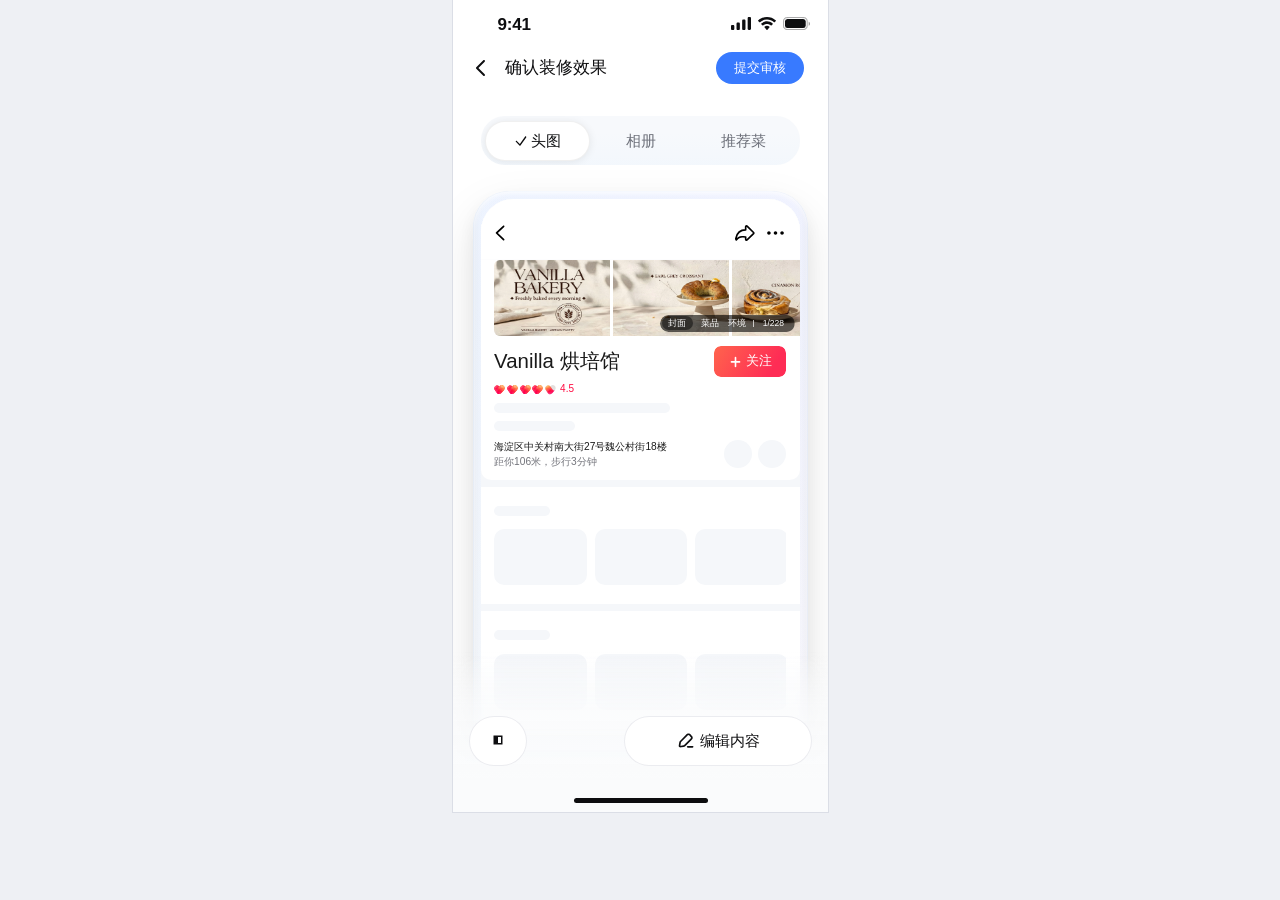
==== commit 6cc6aa1e: "Add realistic before photos for optimization comparisons" ====
--- a/optimize/index.html
+++ b/optimize/index.html
@@ -5,7 +5,7 @@
     <meta name="viewport" content="width=device-width, initial-scale=1, maximum-scale=1, user-scalable=no" />
     <meta name="theme-color" content="#fafbfc" />
     <title>确认装修效果</title>
-    <link rel="stylesheet" href="./styles.css?v=optimize-1" />
+    <link rel="stylesheet" href="./styles.css?v=optimize-2" />
   </head>
   <body>
     <main class="device" aria-label="确认装修效果页面">
@@ -191,6 +191,6 @@
         <div class="edit-home-indicator" aria-hidden="true"><span></span></div>
       </section>
     </main>
-    <script src="./script.js?v=optimize-1"></script>
+    <script src="./script.js?v=optimize-2"></script>
   </body>
 </html>
--- a/optimize/styles.css
+++ b/optimize/styles.css
@@ -1135,11 +1135,13 @@
   touch-action: none;
 }
 .compare-button.active { background: #eaf1ff; border-color: #387aff; }
-.light-optimized > img,
-.opt-option.light-optimized > img {
-  filter: brightness(1.13) contrast(.96) saturate(.9) sepia(.025);
-}
-.light-optimized > img { transition: filter .22s ease; }
+.compare-button.active { font-size: 13px; font-weight: 500; color: #387aff; }
+.before-photo > img {
+  filter: brightness(.74) contrast(.86) saturate(.72) hue-rotate(-5deg);
+  transform: scale(1.055) rotate(-1deg);
+}
+.album-item > img,
+.dish-card > img { transition: filter .24s ease, transform .24s ease, opacity .18s ease; }
 
 .edit-sheet { top: 496px; height: 316px; background: #f7f9fc; }
 .edit-sheet[data-mode="head"] { top: 456px; height: 356px; }
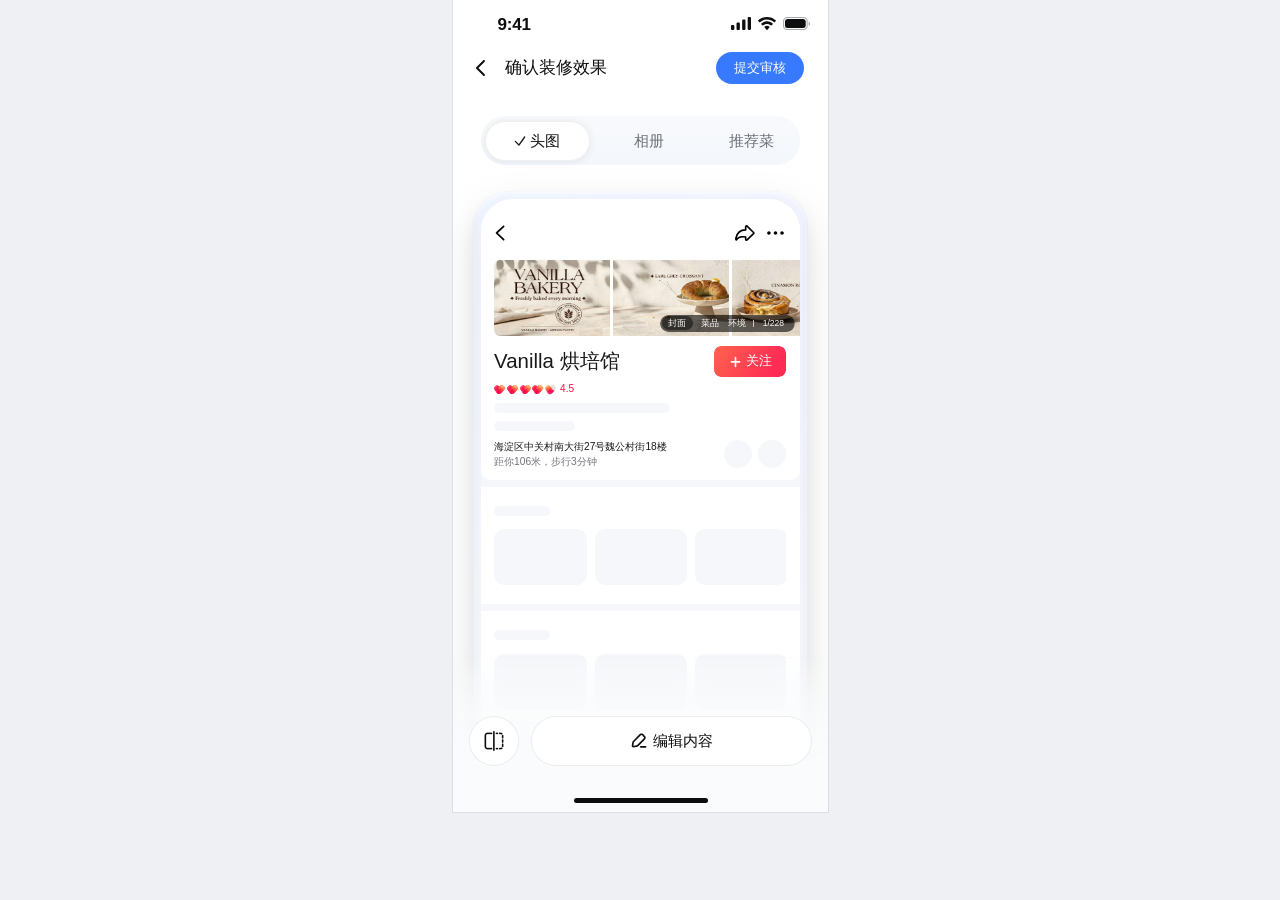
==== commit a1ee7c7c: "Refine optimize page controls and typography" ====
--- a/optimize/index.html
+++ b/optimize/index.html
@@ -5,7 +5,7 @@
     <meta name="viewport" content="width=device-width, initial-scale=1, maximum-scale=1, user-scalable=no" />
     <meta name="theme-color" content="#fafbfc" />
     <title>确认装修效果</title>
-    <link rel="stylesheet" href="./styles.css?v=optimize-2" />
+    <link rel="stylesheet" href="./styles.css?v=optimize-4" />
   </head>
   <body>
     <main class="device" aria-label="确认装修效果页面">
@@ -34,9 +34,9 @@
 
       <section class="step-area" aria-label="装修内容类型">
         <div class="step-control" role="tablist">
-          <button class="step active completed" role="tab" aria-selected="true" data-tab="头图"><img src="../preview/assets/tab-check.svg" alt="" /><span>头图</span></button>
-          <button class="step" role="tab" aria-selected="false" data-tab="相册"><img src="../preview/assets/tab-check.svg" alt="" /><span>相册</span></button>
-          <button class="step" role="tab" aria-selected="false" data-tab="推荐菜"><img src="../preview/assets/tab-check.svg" alt="" /><span>推荐菜</span></button>
+          <button class="step active completed" role="tab" aria-selected="true" data-tab="头图"><span class="step-check" aria-hidden="true"></span><span>头图</span></button>
+          <button class="step" role="tab" aria-selected="false" data-tab="相册"><span class="step-check" aria-hidden="true"></span><span>相册</span></button>
+          <button class="step" role="tab" aria-selected="false" data-tab="推荐菜"><span class="step-check" aria-hidden="true"></span><span>推荐菜</span></button>
         </div>
       </section>
 
@@ -175,22 +175,12 @@
       </section>
 
       <footer class="footer-area">
-        <button class="compare-button" type="button" aria-label="对比原图与优化效果">◧</button>
-        <button class="edit-button"><img src="../preview/assets/edit.svg" alt="" /><span>编辑内容</span></button>
+        <button class="compare-button" type="button" aria-label="按住查看原图" aria-pressed="false"><img src="./assets/compare-icon.png" alt="" /></button>
+        <button class="edit-button" type="button"><img src="../preview/assets/edit.svg" alt="" /><span>编辑内容</span></button>
       </footer>
 
       <div class="home-indicator" aria-hidden="true"><span></span></div>
-
-      <section class="edit-sheet" data-mode="head" aria-label="编辑图片" aria-hidden="true">
-        <div class="edit-toolbar">
-          <button class="edit-cancel" aria-label="取消编辑"><img src="../preview/assets/edit-close.svg" alt="" /></button>
-          <h2 class="edit-title">门店头图</h2>
-          <button class="edit-confirm" aria-label="完成编辑"><img src="../preview/assets/edit-confirm.svg" alt="" /></button>
-        </div>
-        <div class="optimization-sheet-body"></div>
-        <div class="edit-home-indicator" aria-hidden="true"><span></span></div>
-      </section>
     </main>
-    <script src="./script.js?v=optimize-2"></script>
+    <script src="./script.js?v=optimize-4"></script>
   </body>
 </html>
--- a/optimize/styles.css
+++ b/optimize/styles.css
@@ -53,7 +53,7 @@
 .status-time {
   font-family: "SF Pro Text", -apple-system, sans-serif;
   font-size: 17px;
-  font-weight: 600;
+  font-weight: 550;
   line-height: 22px;
   letter-spacing: -0.2px;
 }
@@ -74,7 +74,7 @@
   min-width: 0;
   margin: 0;
   font-size: 17px;
-  font-weight: 400;
+  font-weight: 440;
   line-height: 22px;
   white-space: nowrap;
 }
@@ -95,7 +95,7 @@
   justify-content: center;
   gap: 0;
   font-size: 13px;
-  font-weight: 400;
+  font-weight: 440;
   line-height: 20px;
   cursor: pointer;
 }
@@ -140,15 +140,23 @@
   white-space: nowrap;
   cursor: pointer;
 }
-.step img { width: 16px; height: 16px; display: none; }
+.step-check {
+  display: none;
+  flex: 0 0 16px;
+  width: 16px;
+  height: 16px;
+  background-color: currentColor;
+  -webkit-mask: url("../preview/assets/tab-check.svg") center / contain no-repeat;
+  mask: url("../preview/assets/tab-check.svg") center / contain no-repeat;
+}
 .step.active {
   background: #fff;
   border: 0.5px solid rgba(0, 0, 0, 0.06);
   box-shadow: 0 1px 9px rgba(0, 0, 0, 0.08);
   color: rgba(1, 2, 4, 0.94);
-  font-weight: 500;
-}
-.step.completed img { display: block; }
+  font-weight: 440;
+}
+.step.completed .step-check { display: block; }
 
 .preview-area {
   position: absolute;
@@ -238,7 +246,7 @@
 .search-query { flex: 1; display: flex; align-items: center; gap: 3.392px; min-width: 0; color: rgba(22,24,35,.6); font-size: 11.909px; line-height: 17.013px; }
 .search-query img { width: 13.611px; height: 13.611px; flex: none; }
 .search-divider { width: .851px; height: 13.611px; }
-.search-box button { font-size: 12.76px; font-weight: 500; line-height: 17.864px; white-space: nowrap; }
+.search-box button { font-size: 12.76px; font-weight: 440; line-height: 17.864px; white-space: nowrap; }
 
 .filters {
   height: 18px;
@@ -256,7 +264,7 @@
 .filled-row { height: 105.878px; gap: 13.611px; padding: 11.873px 13.569px; }
 .shop-cover { width: 74px; height: 74px; border-radius: 8px; object-fit: cover; flex: none; }
 .shop-info { position: relative; flex: 1; min-width: 0; height: 82.132px; }
-.shop-info h2 { margin: 0; height: 16.961px; overflow: hidden; font-size: 13.569px; font-weight: 500; line-height: 16.961px; white-space: nowrap; text-overflow: ellipsis; color: #161823; }
+.shop-info h2 { margin: 0; height: 16.961px; overflow: hidden; font-size: 13.569px; font-weight: 440; line-height: 16.961px; white-space: nowrap; text-overflow: ellipsis; color: #161823; }
 .rating-distance { height: 11.873px; margin-top: 5.127px; display: flex; justify-content: space-between; align-items: center; }
 .diamonds { display: flex; align-items: center; gap: .845px; height: 10.102px; }
 .diamonds img { width: 10.102px; height: 10.102px; }
@@ -347,7 +355,7 @@
   padding: 2.5px 6.8px;
   border-radius: 8px;
   background: rgba(0,0,0,.46);
-  font-weight: 500;
+  font-weight: 440;
 }
 .hero-meta i { width: .5px; height: 7px; margin-left: -2px; background: rgba(255,255,255,.7); }
 
@@ -357,7 +365,7 @@
   margin: 0;
   color: #1a1a1a;
   font-size: 20.416px;
-  font-weight: 500;
+  font-weight: 440;
   line-height: 27.221px;
   white-space: nowrap;
 }
@@ -372,13 +380,13 @@
   justify-content: center;
   gap: 3.4px;
   font-size: 12.76px;
-  font-weight: 500;
+  font-weight: 440;
 }
 .follow-button img { width: 13.611px; height: 13.611px; }
 .detail-rating { height: 11.059px; margin-top: 6.805px; display: flex; align-items: center; gap: 4px; }
 .detail-rating .diamonds { gap: 1.7px; height: 11.059px; }
 .detail-rating .diamonds img { width: 11.059px; height: 11.059px; }
-.detail-rating > span { color: #ff0a40; font-size: 10px; font-weight: 500; line-height: 10px; }
+.detail-rating > span { color: #ff0a40; font-size: 10px; font-weight: 440; line-height: 10px; }
 .detail-placeholder { display: block; height: 10px; border-radius: 100px; background: #f5f7fa; }
 .detail-line-long { width: 176px; margin-top: 8px; }
 .detail-line-short { width: 80.524px; margin-top: 8px; }
@@ -422,7 +430,7 @@
   margin: 0;
   color: #161823;
   font-size: 13.611px;
-  font-weight: 500;
+  font-weight: 440;
   line-height: 22.117px;
   white-space: nowrap;
 }
@@ -448,7 +456,7 @@
   line-height: 20.416px;
   white-space: nowrap;
 }
-.album-category button.active { color: #161823; font-weight: 500; }
+.album-category button.active { color: #161823; font-weight: 440; }
 .album-category button.active::after {
   content: "";
   position: absolute;
@@ -558,7 +566,7 @@
   color: #1a1a1a;
   font-family: "Douyin Sans", "PingFang SC", sans-serif;
   font-size: 13.653px;
-  font-weight: 700;
+  font-weight: 650;
   line-height: 17.92px;
   white-space: nowrap;
 }
@@ -607,7 +615,7 @@
   color: #161823;
   font-family: "Songti SC", STSong, serif;
   font-size: 13px;
-  font-weight: 700;
+  font-weight: 400;
   line-height: 12px;
   text-align: center;
   white-space: nowrap;
@@ -694,7 +702,7 @@
   justify-content: center;
   gap: 4px;
   font-size: 17px;
-  font-weight: 500;
+  font-weight: 440;
   line-height: 22px;
   cursor: pointer;
 }
@@ -753,7 +761,7 @@
   transform: translateX(-50%);
   color: rgba(0,1,3,.95);
   font-size: 17px;
-  font-weight: 500;
+  font-weight: 440;
   line-height: 24px;
   white-space: nowrap;
 }
@@ -904,7 +912,7 @@
   color: #64676c;
   background: transparent;
   font-size: 14px;
-  font-weight: 400;
+  font-weight: 350;
   line-height: 18px;
   cursor: pointer;
 }
@@ -1010,7 +1018,7 @@
   display: grid;
   place-items: center;
   font-size: 12px;
-  font-weight: 500;
+  font-weight: 440;
   line-height: 18px;
   box-shadow: 0 1px 3px rgba(0,0,0,.12);
 }
@@ -1069,7 +1077,7 @@
   display: grid;
   place-items: center;
   font-size: 12px;
-  font-weight: 500;
+  font-weight: 440;
   line-height: 18px;
   box-shadow: 0 1px 3px rgba(0,0,0,.12);
 }
@@ -1116,29 +1124,37 @@
 
 /* 独立的图片优化场景 */
 .step-area { height: 87px; }
-.step-control { height: 49px; }
-.step { flex: 1 1 0; padding-left: 0; padding-right: 0; }
+.step-control {
+  width: 319px;
+  height: 49px;
+  justify-content: space-between;
+  margin: 0 auto;
+}
+.step { flex: 1 1 0; padding-left: 8px; padding-right: 10px; }
+.step-check { display: block; visibility: hidden; }
+.step.completed .step-check { visibility: visible; }
 .preview-area { top: 179px; }
-.footer-area { display: flex; align-items: end; justify-content: space-between; gap: 16px; }
-.footer-area .edit-button { flex: 0 0 188px; width: 188px; font-size: 15px; }
+.footer-area { display: flex; align-items: end; justify-content: space-between; gap: 12px; }
+.footer-area .edit-button { flex: 1 1 0; width: auto; min-width: 0; font-size: 15px; }
 .compare-button {
   position: relative;
   z-index: 2;
-  width: 58px;
+  width: 50px;
   height: 50px;
   border: 1px solid rgba(0,24,61,.08);
   border-radius: 999px;
   background: #fff;
-  font-size: 24px;
   line-height: 1;
   cursor: pointer;
   touch-action: none;
+  display: grid;
+  place-items: center;
 }
 .compare-button.active { background: #eaf1ff; border-color: #387aff; }
-.compare-button.active { font-size: 13px; font-weight: 500; color: #387aff; }
+.compare-button img { display: block; width: 20px; height: 20px; object-fit: contain; }
 .before-photo > img {
-  filter: brightness(.74) contrast(.86) saturate(.72) hue-rotate(-5deg);
-  transform: scale(1.055) rotate(-1deg);
+  filter: none;
+  transform: none;
 }
 .album-item > img,
 .dish-card > img { transition: filter .24s ease, transform .24s ease, opacity .18s ease; }
@@ -1155,7 +1171,7 @@
 .opt-option { position: relative; display: block; overflow: hidden; border-radius: 10px; cursor: pointer; }
 .opt-option > img { display: block; width: 100%; height: 100%; object-fit: cover; }
 .opt-option.selected { outline: 2px solid #387aff; outline-offset: -2px; }
-.opt-check { position: absolute; z-index: 2; top: 6px; right: 6px; width: 18px; height: 18px; border: 1px solid #fff; border-radius: 50%; color: #fff; background: rgba(0,0,0,.18); display: grid; place-items: center; font-size: 12px; font-weight: 700; }
+.opt-check { position: absolute; z-index: 2; top: 6px; right: 6px; width: 18px; height: 18px; border: 1px solid #fff; border-radius: 50%; color: #fff; background: rgba(0,0,0,.18); display: grid; place-items: center; font-size: 12px; font-weight: 650; }
 .opt-option.selected .opt-check { background: #387aff; border-color: #387aff; }
 .opt-caption { position: absolute; left: 0; right: 0; bottom: 0; padding: 5px 0; color: #fff; background: linear-gradient(transparent,rgba(0,0,0,.54)); font-size: 12px; text-align: center; }
 .head-candidate { width: 345px; height: 82px; }
@@ -1171,4 +1187,3 @@
 .edit-sheet[data-mode="album"] .edit-title,
 .edit-sheet[data-mode="recommend"] .edit-title { display: block; }
 .opt-toast { position: absolute; z-index: 20; top: 45%; left: 50%; width: max-content; max-width: 300px; transform: translate(-50%,-50%); padding: 10px 16px; border-radius: 8px; background: rgba(29,33,41,.88); color: #fff; font-size: 14px; }
-
